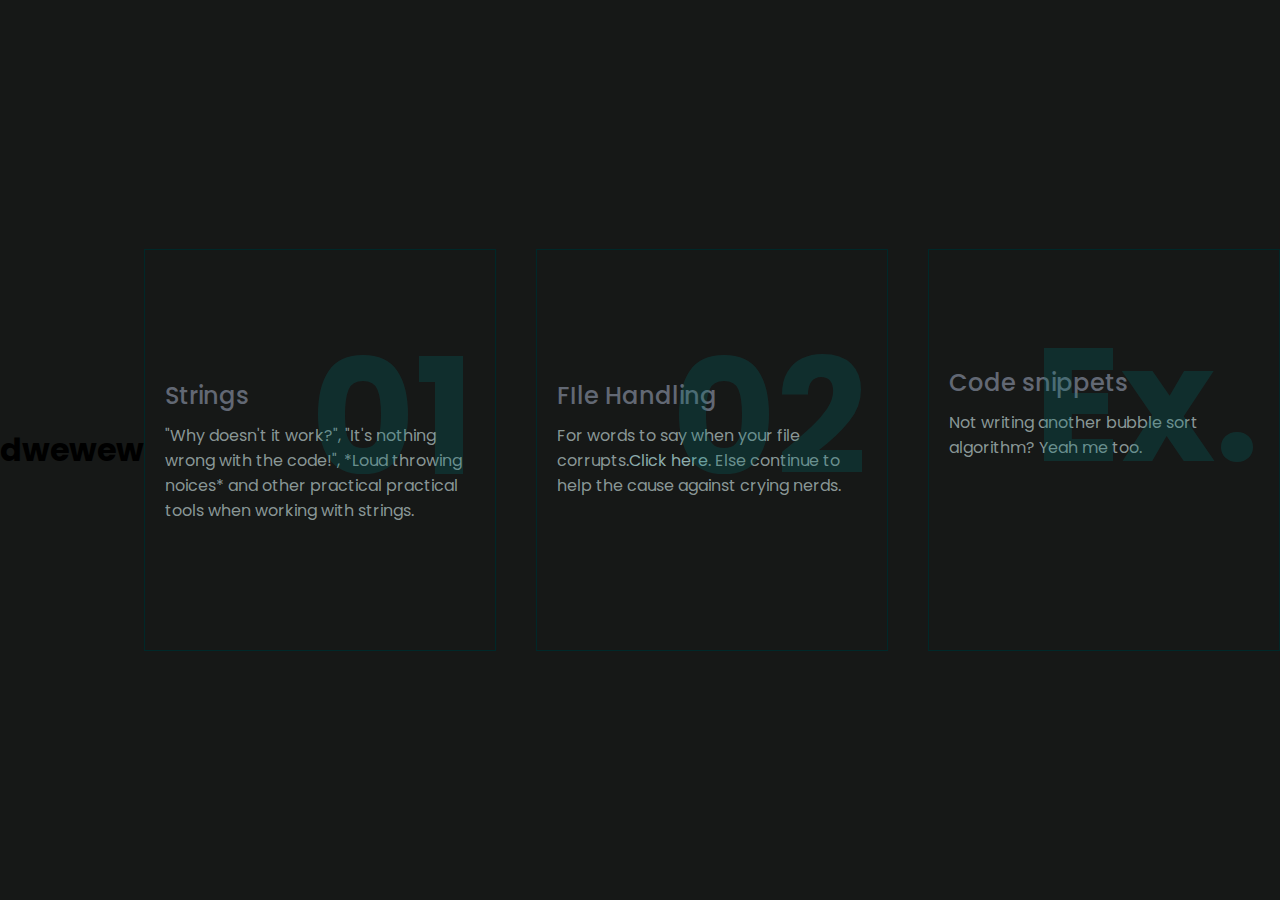
==== overview.html @ 62ef6cf4 "Add files via upload" ====
<!DOCTYPE html>
<html>
    <head>
        <link rel="stylesheet" href="overview_ss.css">
        <link href="https://fonts.googleapis.com/css2?family=Poppins:wght@600&display=swap" rel="stylesheet">
        <meta name="description" content="Python and programming resources, waste time on this, not raccoons failing to eat cotton candy. Free Python and programming resources. No annoying hook">
        <title>def learn_stuff(you): | AKME</title>
    </head>
    <body>
        <header class="header-nav">
            <h1>dwewew</h1>
        </header>
        <div class="showcase">
            <div class="box">
                <div class="content">
                    <h2>01</h2>
                    <h3>Strings</h3>
                    <p>"Why doesn't it work?", "It's nothing wrong with the code!", *Loud throwing noices* and other practical practical tools when working with strings.<br>
                    </p>
                </div>
            </div>
            <div class="box">
                <div class="content">
                    <h2>02</h2>
                    <h3>FIle Handling</h3>
                    <p>For words to say when your file corrupts.<a href="https://en.wiktionary.org/wiki/Category:English_swear_words" target="_blank">Click here</a>. Else continue to help the cause against crying nerds.<br><br></p>
                </div>
            </div>
            <div class="box">
                <div class="content">
                    <h2>Ex.</h2>
                    <h3>Code snippets</h3>
                    <p>Not writing another bubble sort algorithm? Yeah me too.<br><br><br><br></p>
                </div>
            </div>
        </div>
    </body>
</html>
---- overview_ss.css ----
body{
    margin: 0;
    padding: 0;
    display: flex;
    justify-content: center;
    align-items: center;
    min-height: 100vh;
    background: #161817;
    font-family: 'Poppins', sans-serif;
}
.header-nav{
    position: top;
}
.showcase{
    float:left;
    position: relative;
    width: 90%;
    display: grid;
    grid-template-columns: repeat(auto-fill, minmax(260px, 1fr));
    grid-template-rows: auto;
    grid-gap: 0 40px;
}
.showcase .box{
    position: relative;
    height: 400px;
    background: #161817;
    display: flex;
    justify-content: center;
    align-items: center;
    border: 1px solid #002829;
}
.content{
    position: relative;
    padding: 20px;
}
.box .content h2{
    position: absolute;
    top: -60px;
    right: 20px;
    margin: 0;
    padding: 0;
    font-size: 10em;
    color: #00787a3b;
    transition: 0.5s;
    cursor: pointer;
}
.box:hover .content h2{
    top: -140px;
    transform: scaleX(1.5) scaleY(1.5);
}
.box .content h3{
    margin: 0 0 10px;
    padding: 0;
    font-size: 24px;
    font-weight: 500;
    color: #626874;
}
.box .content p{
    margin: 0;
    padding: 0;
    color: #9aa8a8e3;
    font-size: 16px;
    transition: 0.5s;
}
.box:hover .content p{
    transform: scaleY(1.1) scaleX(1.1);
    cursor: pointer;
}
.box .content a{
    text-decoration: none;
    color: #8cacac;
}
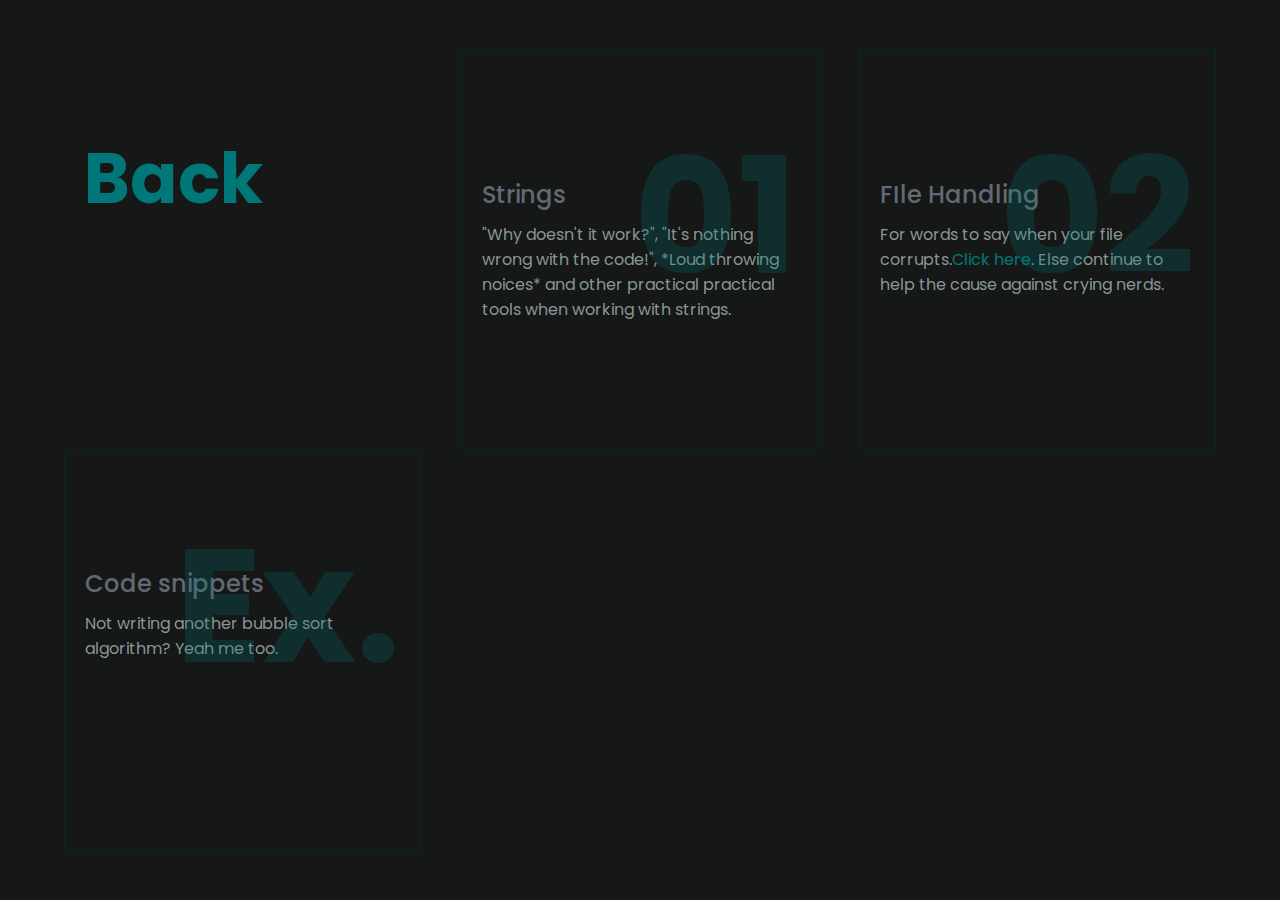
==== commit 39390c8d: "nav" ====
--- a/overview.html
+++ b/overview.html
@@ -7,10 +7,13 @@
         <title>def learn_stuff(you): | AKME</title>
     </head>
     <body>
-        <header class="header-nav">
-            <h1>dwewew</h1>
-        </header>
         <div class="showcase">
+            <div class="content">
+                <h2 class="back-button">
+                <a href="index.html">Back</a>
+                
+                </h2>
+            </div>
             <div class="box">
                 <div class="content">
                     <h2>01</h2>
--- a/overview_ss.css
+++ b/overview_ss.css
@@ -7,9 +7,6 @@
     min-height: 100vh;
     background: #161817;
     font-family: 'Poppins', sans-serif;
-}
-.header-nav{
-    position: top;
 }
 .showcase{
     float:left;
@@ -66,7 +63,15 @@
     transform: scaleY(1.1) scaleX(1.1);
     cursor: pointer;
 }
-.box .content a{
+a{
     text-decoration: none;
-    color: #8cacac;
+    color:#00787a;
+    transition: 0.5;
 }
+.back-button{
+    font-size: 70px;
+    transition: 0.5s;
+}
+.back-button:hover {
+    transform: scaleY(1.2) scaleX(1.2);
+}
